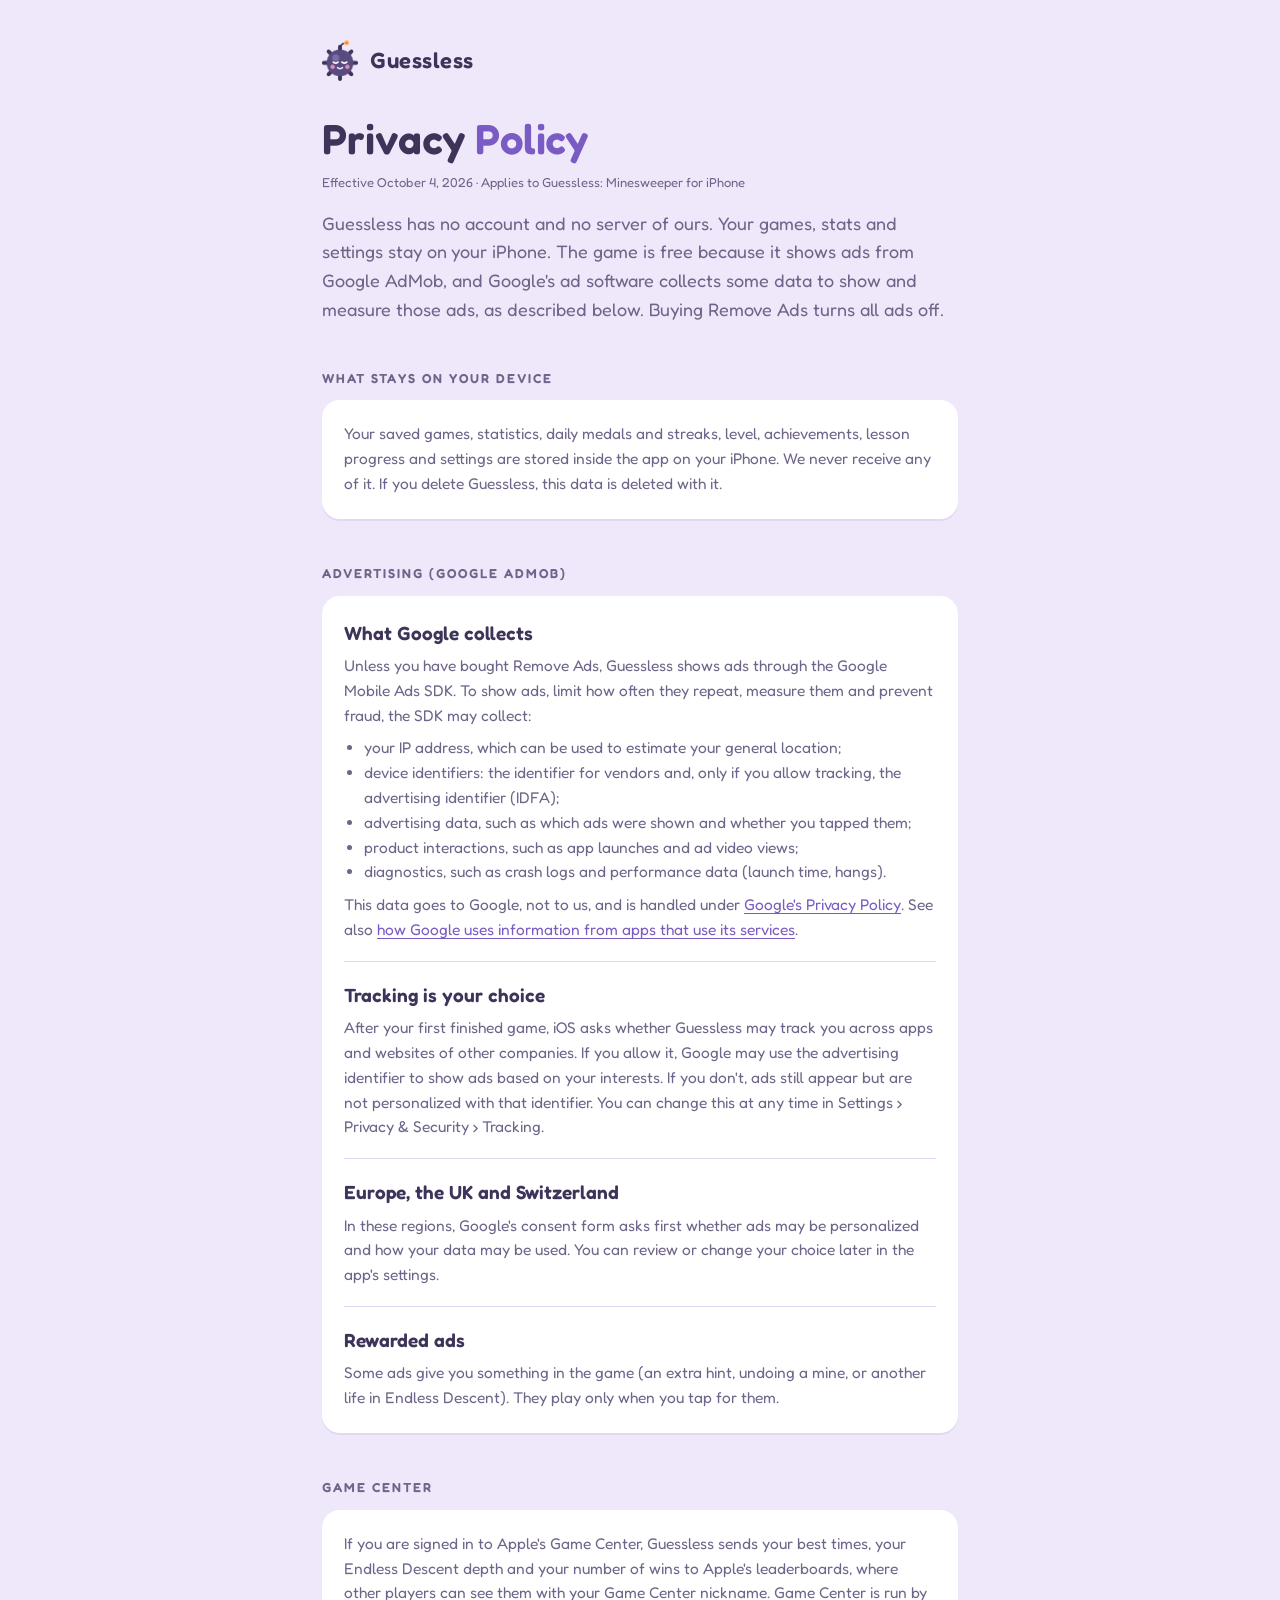
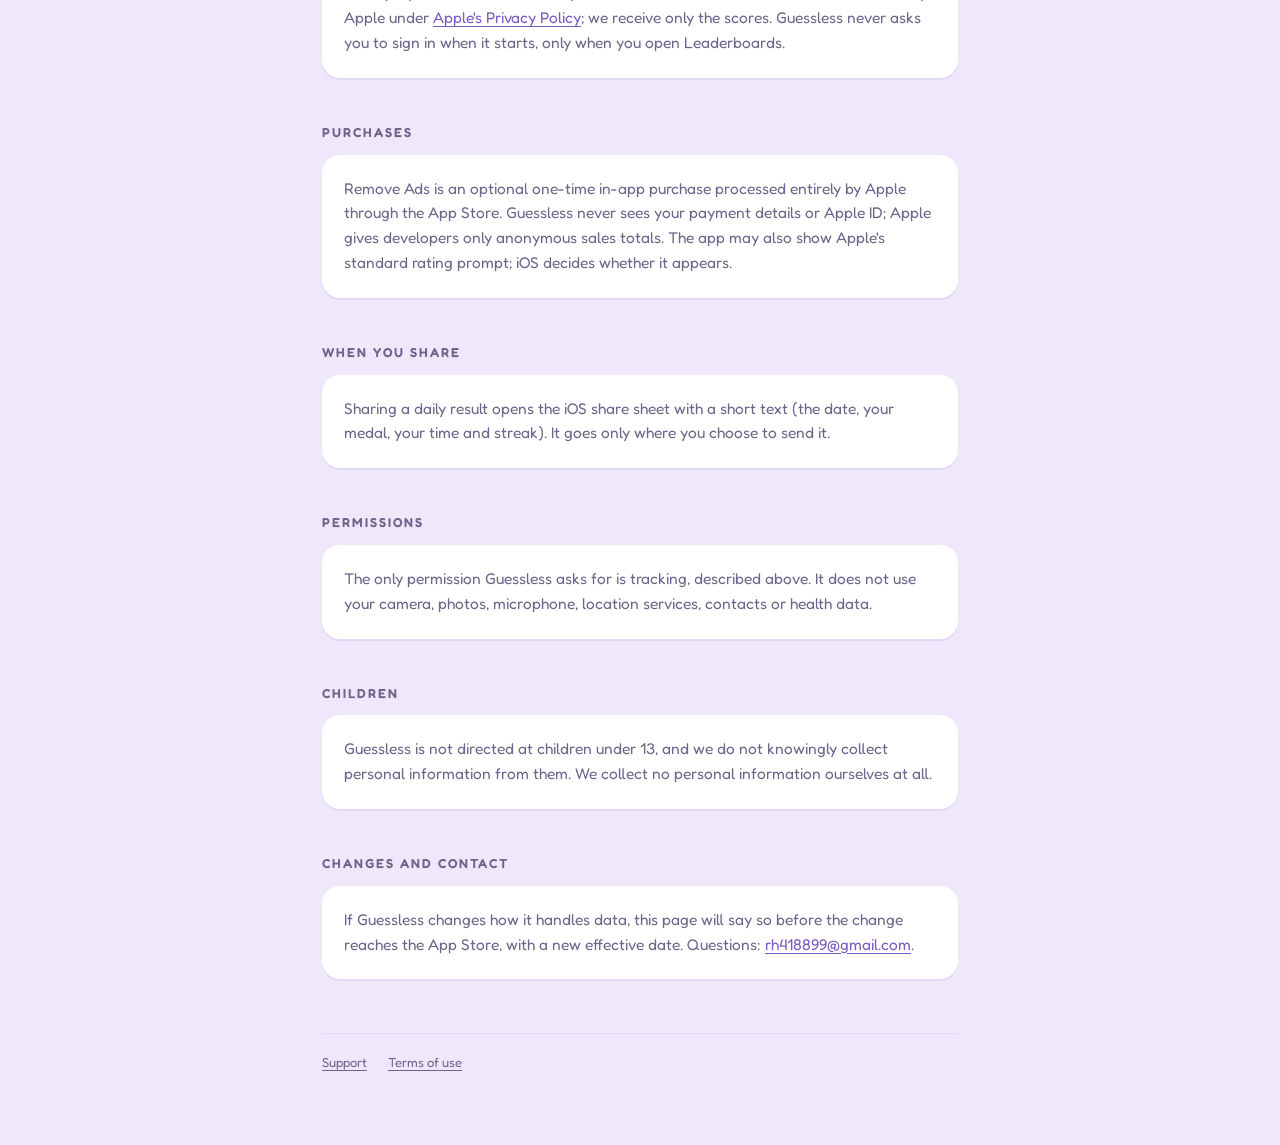
==== privacy.html @ 7c0a565e "Support page and privacy policy for Guessless: Minesweeper Co-Authored-By: Claude Opus 5.5 <noreply@" ====
<!doctype html>
<html lang="en">
<head>
  <meta charset="utf-8">
  <meta name="viewport" content="width=device-width, initial-scale=1">
  <title>Guessless · Privacy Policy</title>
  <meta name="description" content="Privacy policy for Guessless: Minesweeper. Your games stay on your device; ads are served by Google AdMob.">
  <meta name="theme-color" content="#EFE8FA">
  <link rel="icon" href="favicon.png">
  <link rel="apple-touch-icon" href="apple-touch-icon.png">
  <link rel="preconnect" href="https://fonts.googleapis.com">
  <link rel="preconnect" href="https://fonts.gstatic.com" crossorigin>
  <link rel="stylesheet" href="https://fonts.googleapis.com/css2?family=Fredoka:wght@400;500;600&display=swap">
  <link rel="stylesheet" href="style.css">
</head>
<body>
<main>
  <a class="top" href="./"><img src="mark.png" alt=""><span>Guessless</span></a>

  <h1>Privacy <em>Policy</em></h1>
  <p class="meta">Effective October 4, 2026 · Applies to Guessless: Minesweeper for iPhone</p>
  <p class="lede">
    Guessless has no account and no server of ours. Your games, stats and settings stay on your
    iPhone. The game is free because it shows ads from Google AdMob, and Google's ad software collects
    some data to show and measure those ads, as described below. Buying Remove Ads turns all ads off.
  </p>

  <h2>What stays on your device</h2>
  <div class="card">
    <div class="entry">
      <p>
        Your saved games, statistics, daily medals and streaks, level, achievements, lesson progress
        and settings are stored inside the app on your iPhone. We never receive any of it. If you
        delete Guessless, this data is deleted with it.
      </p>
    </div>
  </div>

  <h2>Advertising (Google AdMob)</h2>
  <div class="card">
    <div class="entry">
      <strong>What Google collects</strong>
      <p>
        Unless you have bought Remove Ads, Guessless shows ads through the Google Mobile Ads SDK. To
        show ads, limit how often they repeat, measure them and prevent fraud, the SDK may collect:
      </p>
      <ul>
        <li>your IP address, which can be used to estimate your general location;</li>
        <li>device identifiers: the identifier for vendors and, only if you allow tracking, the advertising identifier (IDFA);</li>
        <li>advertising data, such as which ads were shown and whether you tapped them;</li>
        <li>product interactions, such as app launches and ad video views;</li>
        <li>diagnostics, such as crash logs and performance data (launch time, hangs).</li>
      </ul>
      <p>
        This data goes to Google, not to us, and is handled under
        <a href="https://policies.google.com/privacy">Google's Privacy Policy</a>. See also
        <a href="https://policies.google.com/technologies/partner-sites">how Google uses information from apps that use its services</a>.
      </p>
    </div>
    <div class="entry">
      <strong>Tracking is your choice</strong>
      <p>
        After your first finished game, iOS asks whether Guessless may track you across apps and
        websites of other companies. If you allow it, Google may use the advertising identifier to show
        ads based on your interests. If you don't, ads still appear but are not personalized with that
        identifier. You can change this at any time in Settings › Privacy &amp; Security › Tracking.
      </p>
    </div>
    <div class="entry">
      <strong>Europe, the UK and Switzerland</strong>
      <p>
        In these regions, Google's consent form asks first whether ads may be personalized and how
        your data may be used. You can review or change your choice later in the app's settings.
      </p>
    </div>
    <div class="entry">
      <strong>Rewarded ads</strong>
      <p>
        Some ads give you something in the game (an extra hint, undoing a mine, or another life in
        Endless Descent). They play only when you tap for them.
      </p>
    </div>
  </div>

  <h2>Game Center</h2>
  <div class="card">
    <div class="entry">
      <p>
        If you are signed in to Apple's Game Center, Guessless sends your best times, your Endless
        Descent depth and your number of wins to Apple's leaderboards, where other players can see
        them with your Game Center nickname. Game Center is run by Apple under
        <a href="https://www.apple.com/legal/privacy/">Apple's Privacy Policy</a>; we receive only the
        scores. Guessless never asks you to sign in when it starts, only when you open Leaderboards.
      </p>
    </div>
  </div>

  <h2>Purchases</h2>
  <div class="card">
    <div class="entry">
      <p>
        Remove Ads is an optional one-time in-app purchase processed entirely by Apple through the App
        Store. Guessless never sees your payment details or Apple ID; Apple gives developers only
        anonymous sales totals. The app may also show Apple's standard rating prompt; iOS decides
        whether it appears.
      </p>
    </div>
  </div>

  <h2>When you share</h2>
  <div class="card">
    <div class="entry">
      <p>
        Sharing a daily result opens the iOS share sheet with a short text (the date, your medal, your
        time and streak). It goes only where you choose to send it.
      </p>
    </div>
  </div>

  <h2>Permissions</h2>
  <div class="card">
    <div class="entry">
      <p>
        The only permission Guessless asks for is tracking, described above. It does not use your
        camera, photos, microphone, location services, contacts or health data.
      </p>
    </div>
  </div>

  <h2>Children</h2>
  <div class="card">
    <div class="entry">
      <p>
        Guessless is not directed at children under 13, and we do not knowingly collect personal
        information from them. We collect no personal information ourselves at all.
      </p>
    </div>
  </div>

  <h2>Changes and contact</h2>
  <div class="card">
    <div class="entry">
      <p>
        If Guessless changes how it handles data, this page will say so before the change reaches the
        App Store, with a new effective date. Questions:
        <a href="mailto:rh418899@gmail.com?subject=Guessless%20privacy">rh418899@gmail.com</a>.
      </p>
    </div>
  </div>

  <footer>
    <a href="./">Support</a>
    <a href="https://www.apple.com/legal/internet-services/itunes/dev/stdeula/">Terms of use</a>
  </footer>
</main>
</body>
</html>
---- style.css ----
:root {
  --bg: #EFE8FA;
  --card: #FFFFFF;
  --line: #E2D8F3;
  --text: #3E3459;
  --muted: #6F6489;
  --accent: #7A5BC4;
  --badge: #D9CBF5;
  --body: 'Fredoka', system-ui, -apple-system, 'Segoe UI', sans-serif;
}
* { box-sizing: border-box; }
html { background: var(--bg); }
body { margin: 0; color: var(--text); font-family: var(--body); line-height: 1.6; -webkit-font-smoothing: antialiased; min-height: 100vh; }
main { max-width: 680px; margin: 0 auto; padding: 40px 22px 72px; }
.top { display: flex; align-items: center; gap: 12px; text-decoration: none; }
.top img { width: 36px; height: auto; }
.top span { font-weight: 600; font-size: 22px; letter-spacing: 0.5px; color: var(--text); }
h1 { font-weight: 600; font-size: 42px; line-height: 1.12; margin: 34px 0 0; }
h1 em { font-style: normal; color: var(--accent); }
.lede { font-size: 18px; color: var(--muted); margin: 16px 0 0; }
.meta { font-size: 13px; color: var(--muted); margin-top: 10px; }
h2 { font-size: 13px; font-weight: 600; letter-spacing: 2px; text-transform: uppercase; color: var(--muted); margin: 44px 0 12px; }
.card { background: var(--card); border-radius: 18px; padding: 4px 22px; box-shadow: 0 2px 0 var(--line); }
.entry { padding: 18px 0; border-bottom: 1px solid var(--line); }
.entry:last-child { border-bottom: 0; }
.entry strong { display: block; font-weight: 600; font-size: 19px; margin-bottom: 6px; }
.entry p, .entry ul, .entry ol { margin: 0; color: var(--muted); font-size: 15.5px; }
.entry ul, .entry ol { padding-left: 20px; }
.entry p + p, .entry p + ul, .entry ul + p, .entry p + ol, .entry ol + p { margin-top: 8px; }
p { color: var(--muted); }
a { color: var(--accent); text-underline-offset: 3px; }
.badge { display: inline-block; margin-top: 24px; padding: 8px 16px; border-radius: 999px; background: var(--badge); color: var(--text); font-weight: 500; font-size: 12.5px; letter-spacing: 1.2px; }
footer { margin-top: 54px; padding-top: 18px; border-top: 1px solid var(--line); font-size: 13px; color: var(--muted); }
footer a { color: var(--muted); margin-right: 18px; }
@media (max-width: 480px) { h1 { font-size: 34px; } .lede { font-size: 16.5px; } .badge { font-size: 11px; letter-spacing: 0.6px; } }
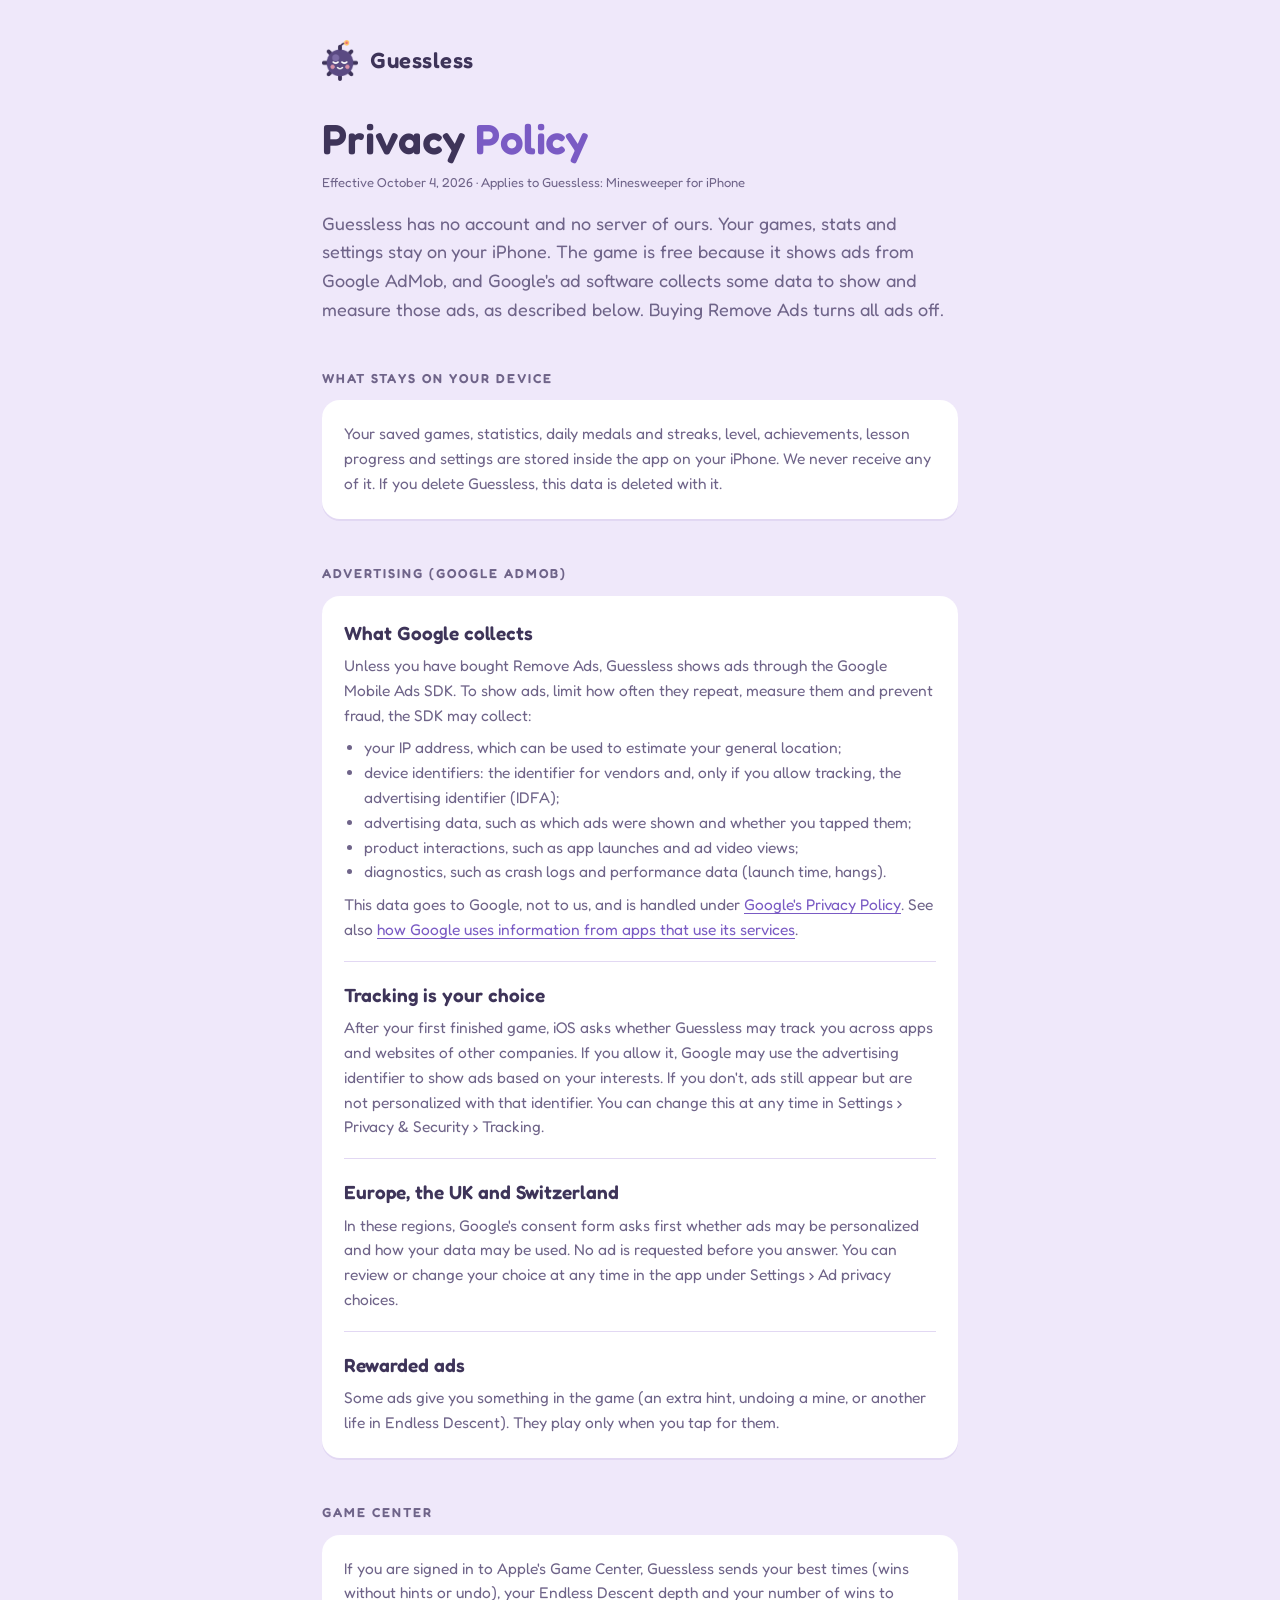
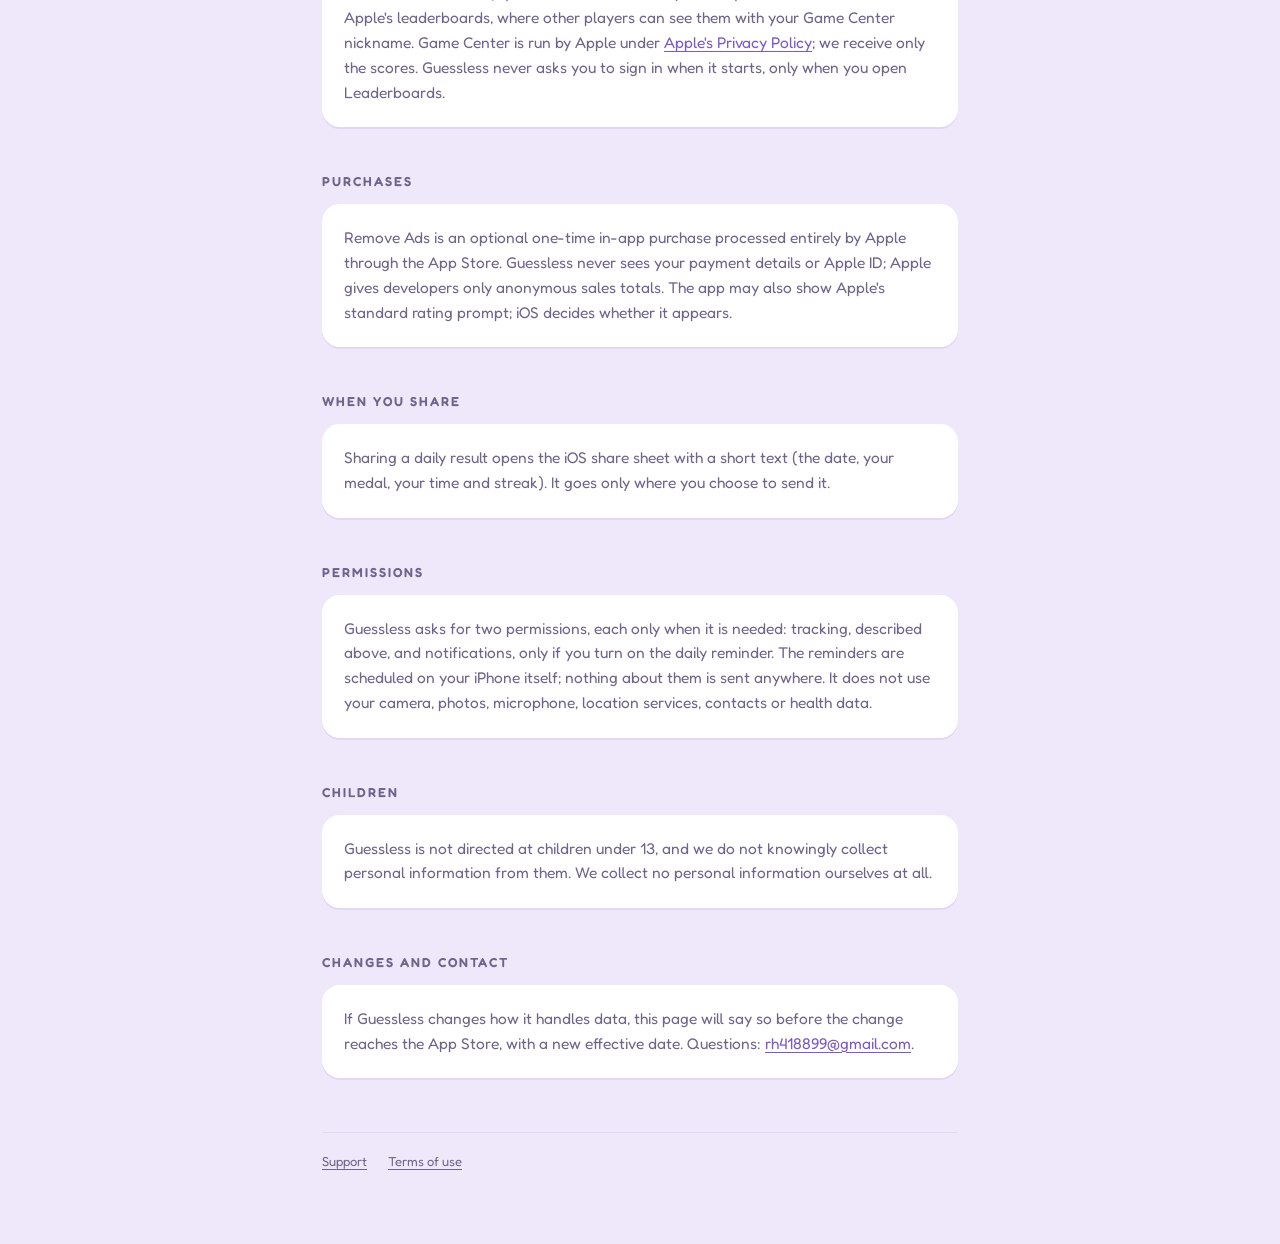
==== commit 7fc1e4d6: "Daily reminder, ad privacy choices, clean-win leaderboards Co-Authored-By: Claude Opus 5.5 <noreply@" ====
--- a/privacy.html
+++ b/privacy.html
@@ -70,7 +70,8 @@
       <strong>Europe, the UK and Switzerland</strong>
       <p>
         In these regions, Google's consent form asks first whether ads may be personalized and how
-        your data may be used. You can review or change your choice later in the app's settings.
+        your data may be used. No ad is requested before you answer. You can review or change your
+        choice at any time in the app under Settings › Ad privacy choices.
       </p>
     </div>
     <div class="entry">
@@ -86,8 +87,8 @@
   <div class="card">
     <div class="entry">
       <p>
-        If you are signed in to Apple's Game Center, Guessless sends your best times, your Endless
-        Descent depth and your number of wins to Apple's leaderboards, where other players can see
+        If you are signed in to Apple's Game Center, Guessless sends your best times (wins without
+        hints or undo), your Endless Descent depth and your number of wins to Apple's leaderboards, where other players can see
         them with your Game Center nickname. Game Center is run by Apple under
         <a href="https://www.apple.com/legal/privacy/">Apple's Privacy Policy</a>; we receive only the
         scores. Guessless never asks you to sign in when it starts, only when you open Leaderboards.
@@ -121,8 +122,10 @@
   <div class="card">
     <div class="entry">
       <p>
-        The only permission Guessless asks for is tracking, described above. It does not use your
-        camera, photos, microphone, location services, contacts or health data.
+        Guessless asks for two permissions, each only when it is needed: tracking, described above,
+        and notifications, only if you turn on the daily reminder. The reminders are scheduled on your
+        iPhone itself; nothing about them is sent anywhere. It does not use your camera, photos,
+        microphone, location services, contacts or health data.
       </p>
     </div>
   </div>
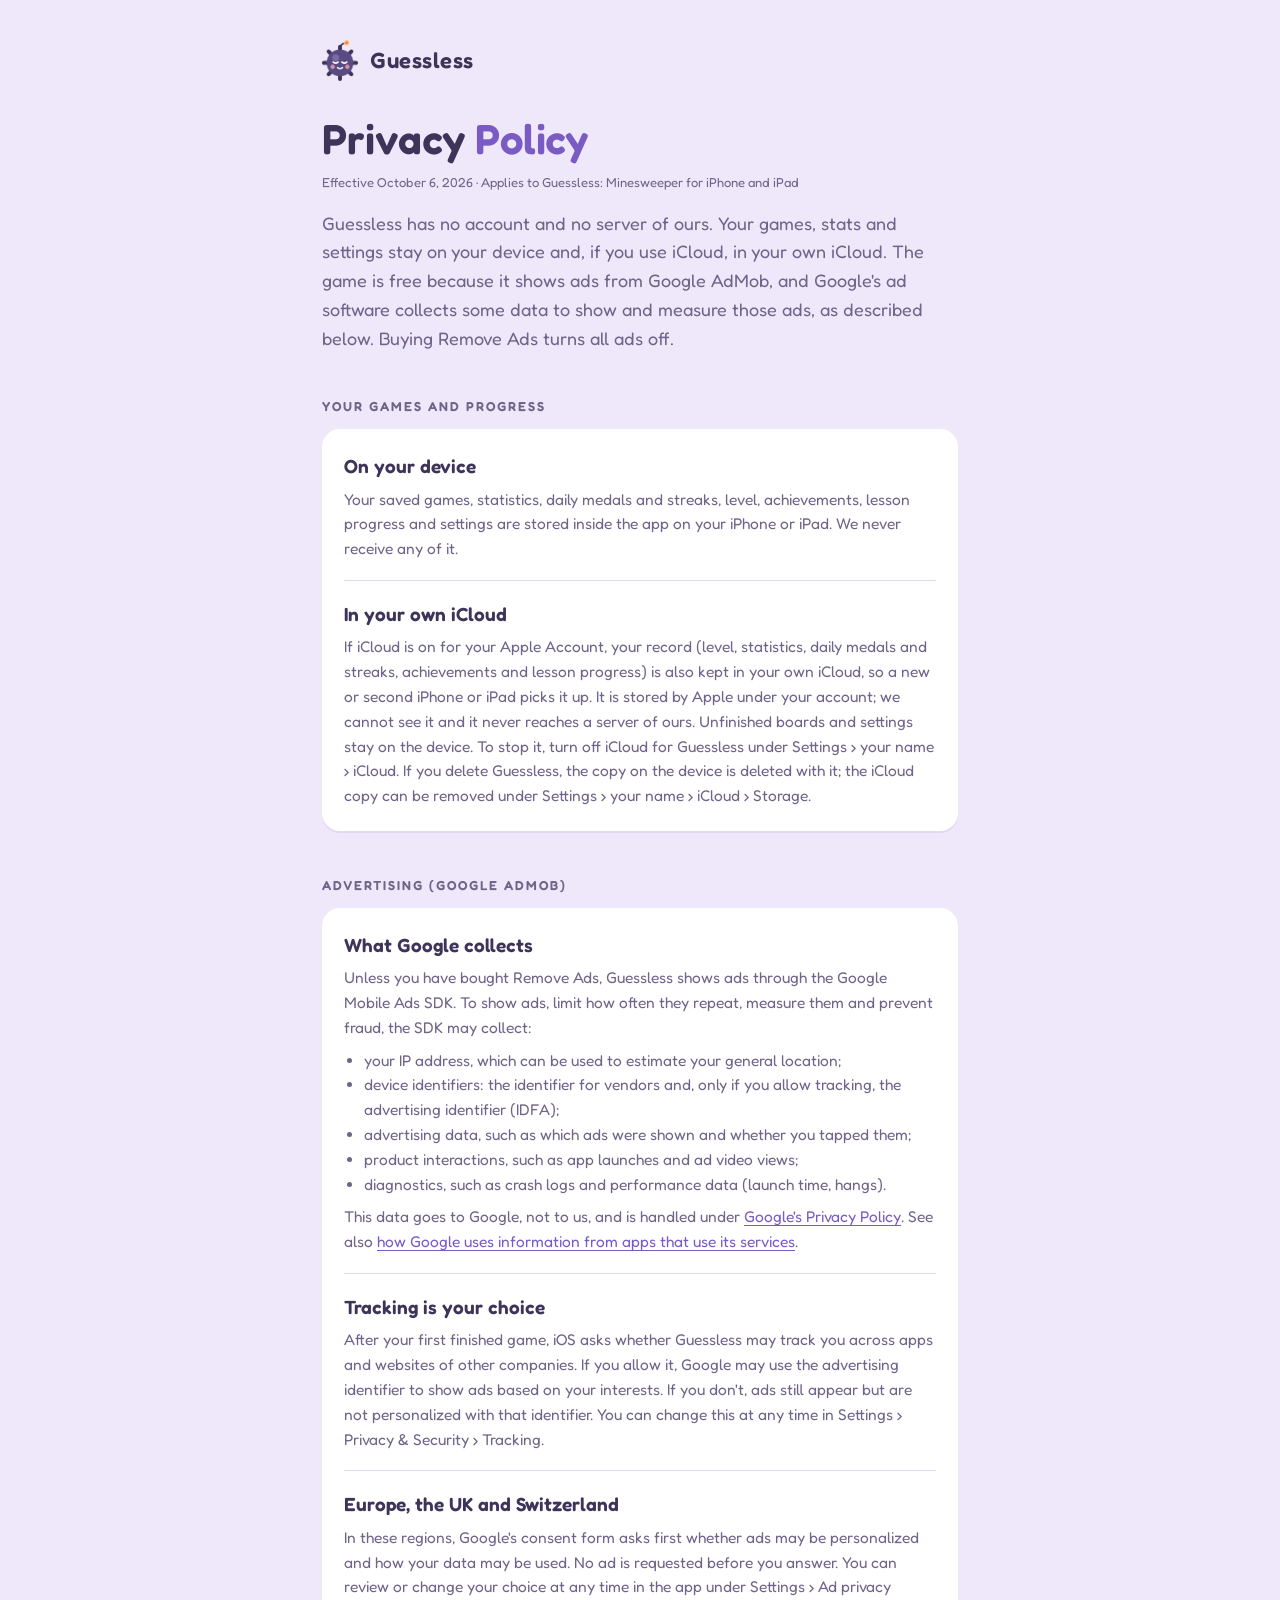
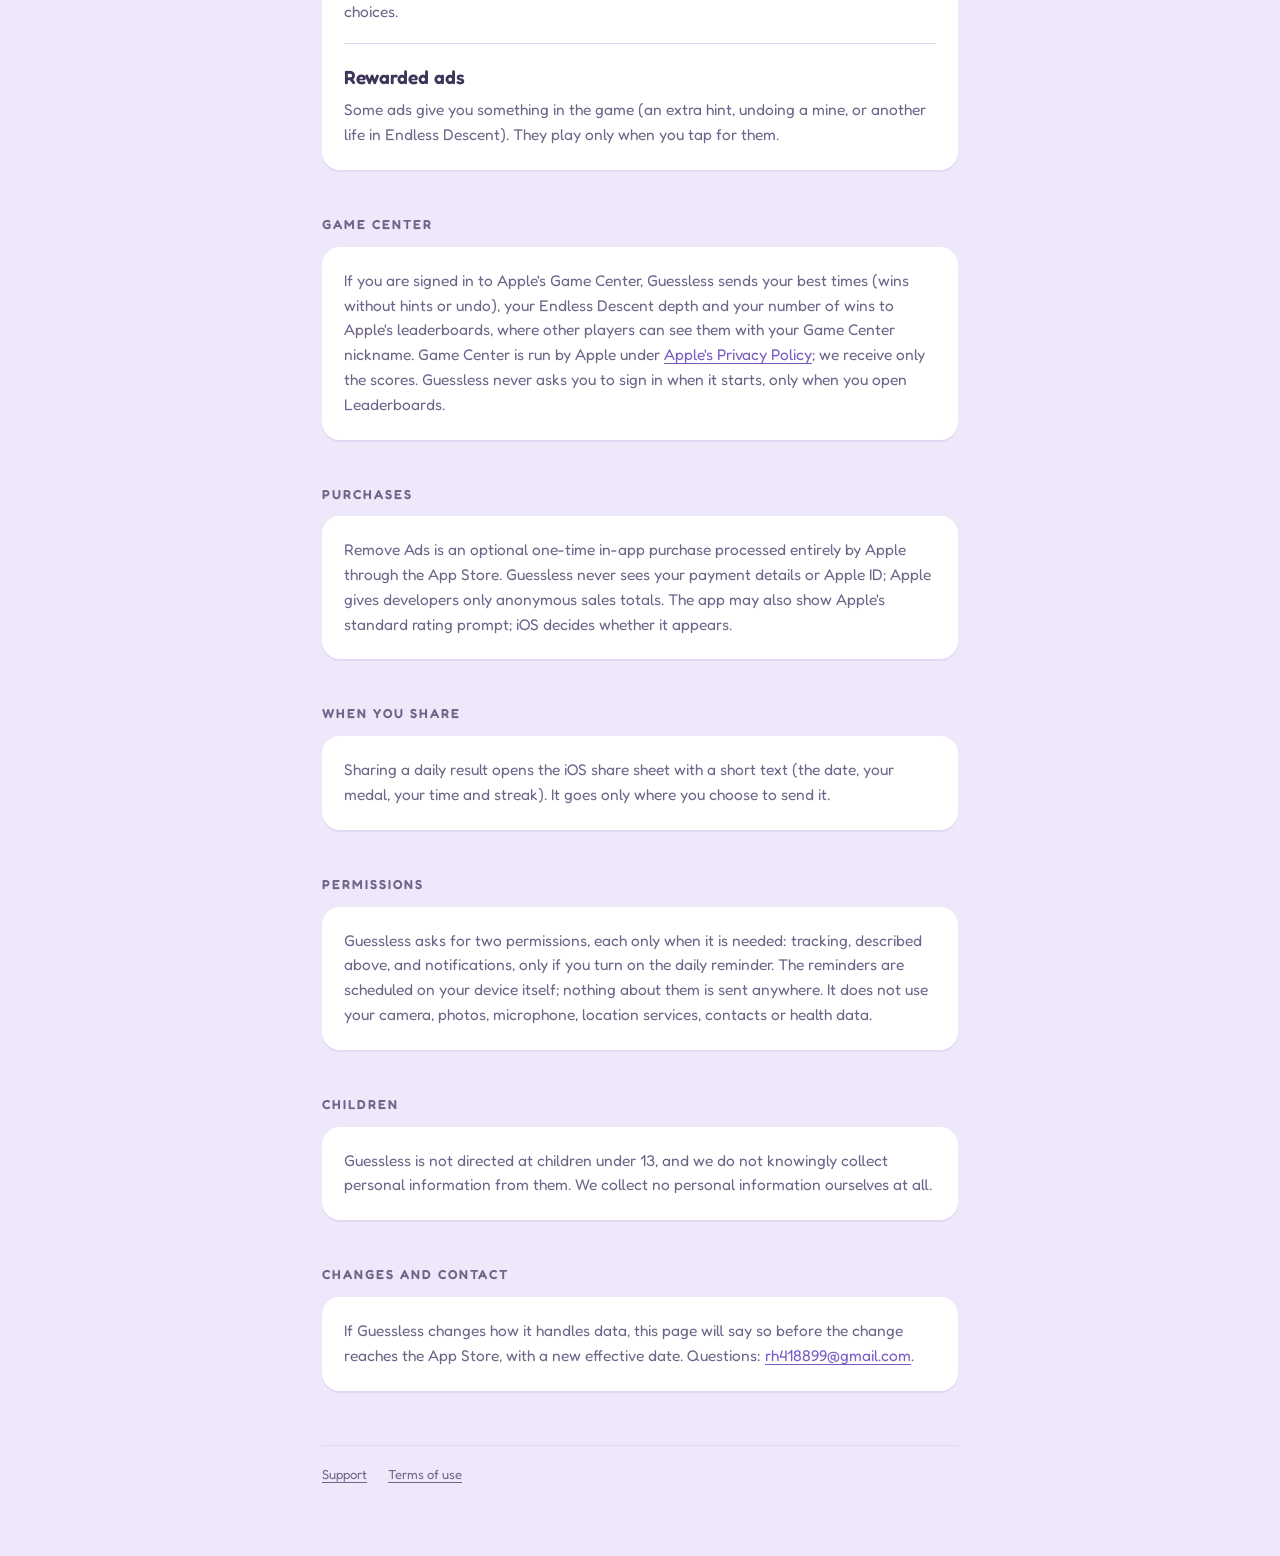
==== commit 59ea02a8: "iCloud copy of the player's record, iPad Co-Authored-By: Claude Opus 5.5 <noreply@anthropic.com>" ====
--- a/privacy.html
+++ b/privacy.html
@@ -18,20 +18,32 @@
   <a class="top" href="./"><img src="mark.png" alt=""><span>Guessless</span></a>
 
   <h1>Privacy <em>Policy</em></h1>
-  <p class="meta">Effective October 4, 2026 · Applies to Guessless: Minesweeper for iPhone</p>
+  <p class="meta">Effective October 6, 2026 · Applies to Guessless: Minesweeper for iPhone and iPad</p>
   <p class="lede">
     Guessless has no account and no server of ours. Your games, stats and settings stay on your
-    iPhone. The game is free because it shows ads from Google AdMob, and Google's ad software collects
+    device and, if you use iCloud, in your own iCloud. The game is free because it shows ads from Google AdMob, and Google's ad software collects
     some data to show and measure those ads, as described below. Buying Remove Ads turns all ads off.
   </p>
 
-  <h2>What stays on your device</h2>
+  <h2>Your games and progress</h2>
   <div class="card">
     <div class="entry">
+      <strong>On your device</strong>
       <p>
         Your saved games, statistics, daily medals and streaks, level, achievements, lesson progress
-        and settings are stored inside the app on your iPhone. We never receive any of it. If you
-        delete Guessless, this data is deleted with it.
+        and settings are stored inside the app on your iPhone or iPad. We never receive any of it.
+      </p>
+    </div>
+    <div class="entry">
+      <strong>In your own iCloud</strong>
+      <p>
+        If iCloud is on for your Apple Account, your record (level, statistics, daily medals and
+        streaks, achievements and lesson progress) is also kept in your own iCloud, so a new or second
+        iPhone or iPad picks it up. It is stored by Apple under your account; we cannot see it and it
+        never reaches a server of ours. Unfinished boards and settings stay on the device. To stop it,
+        turn off iCloud for Guessless under Settings › your name › iCloud. If you delete Guessless, the
+        copy on the device is deleted with it; the iCloud copy can be removed under Settings › your
+        name › iCloud › Storage.
       </p>
     </div>
   </div>
@@ -124,7 +136,7 @@
       <p>
         Guessless asks for two permissions, each only when it is needed: tracking, described above,
         and notifications, only if you turn on the daily reminder. The reminders are scheduled on your
-        iPhone itself; nothing about them is sent anywhere. It does not use your camera, photos,
+        device itself; nothing about them is sent anywhere. It does not use your camera, photos,
         microphone, location services, contacts or health data.
       </p>
     </div>
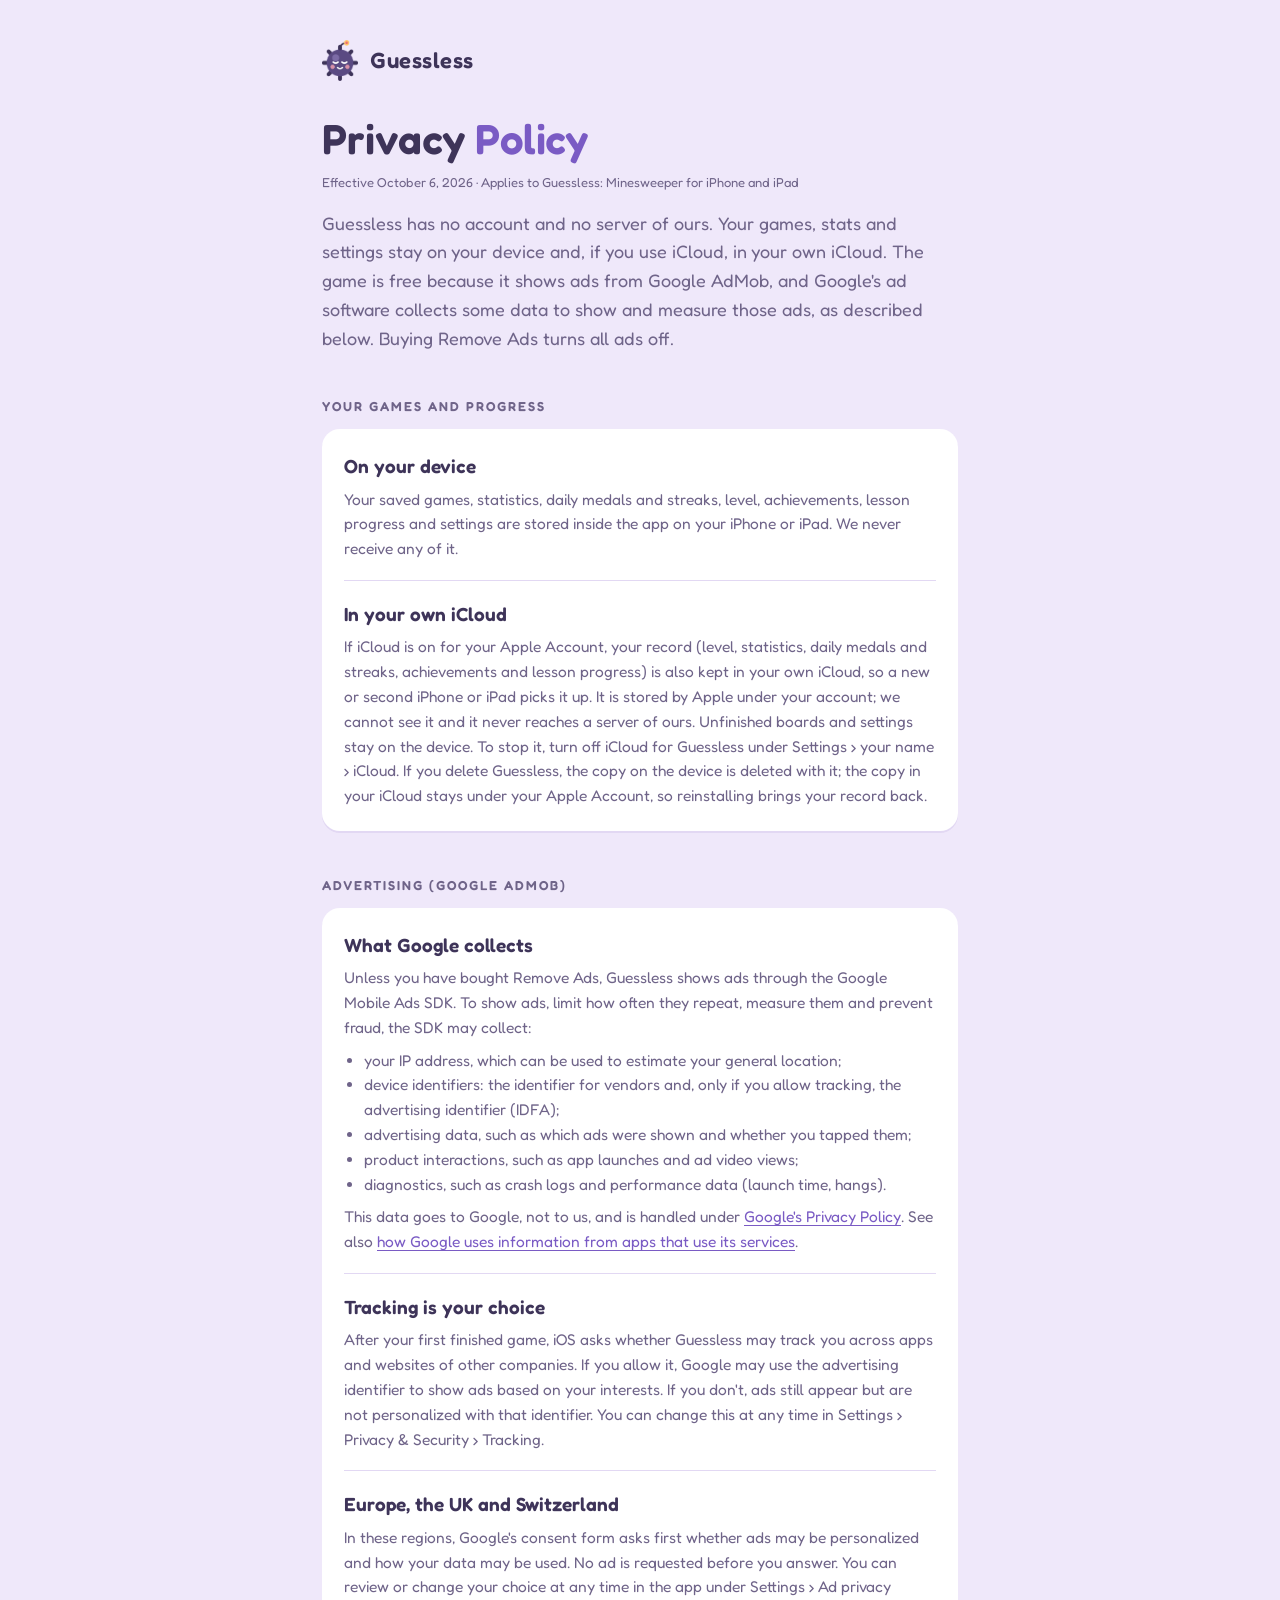
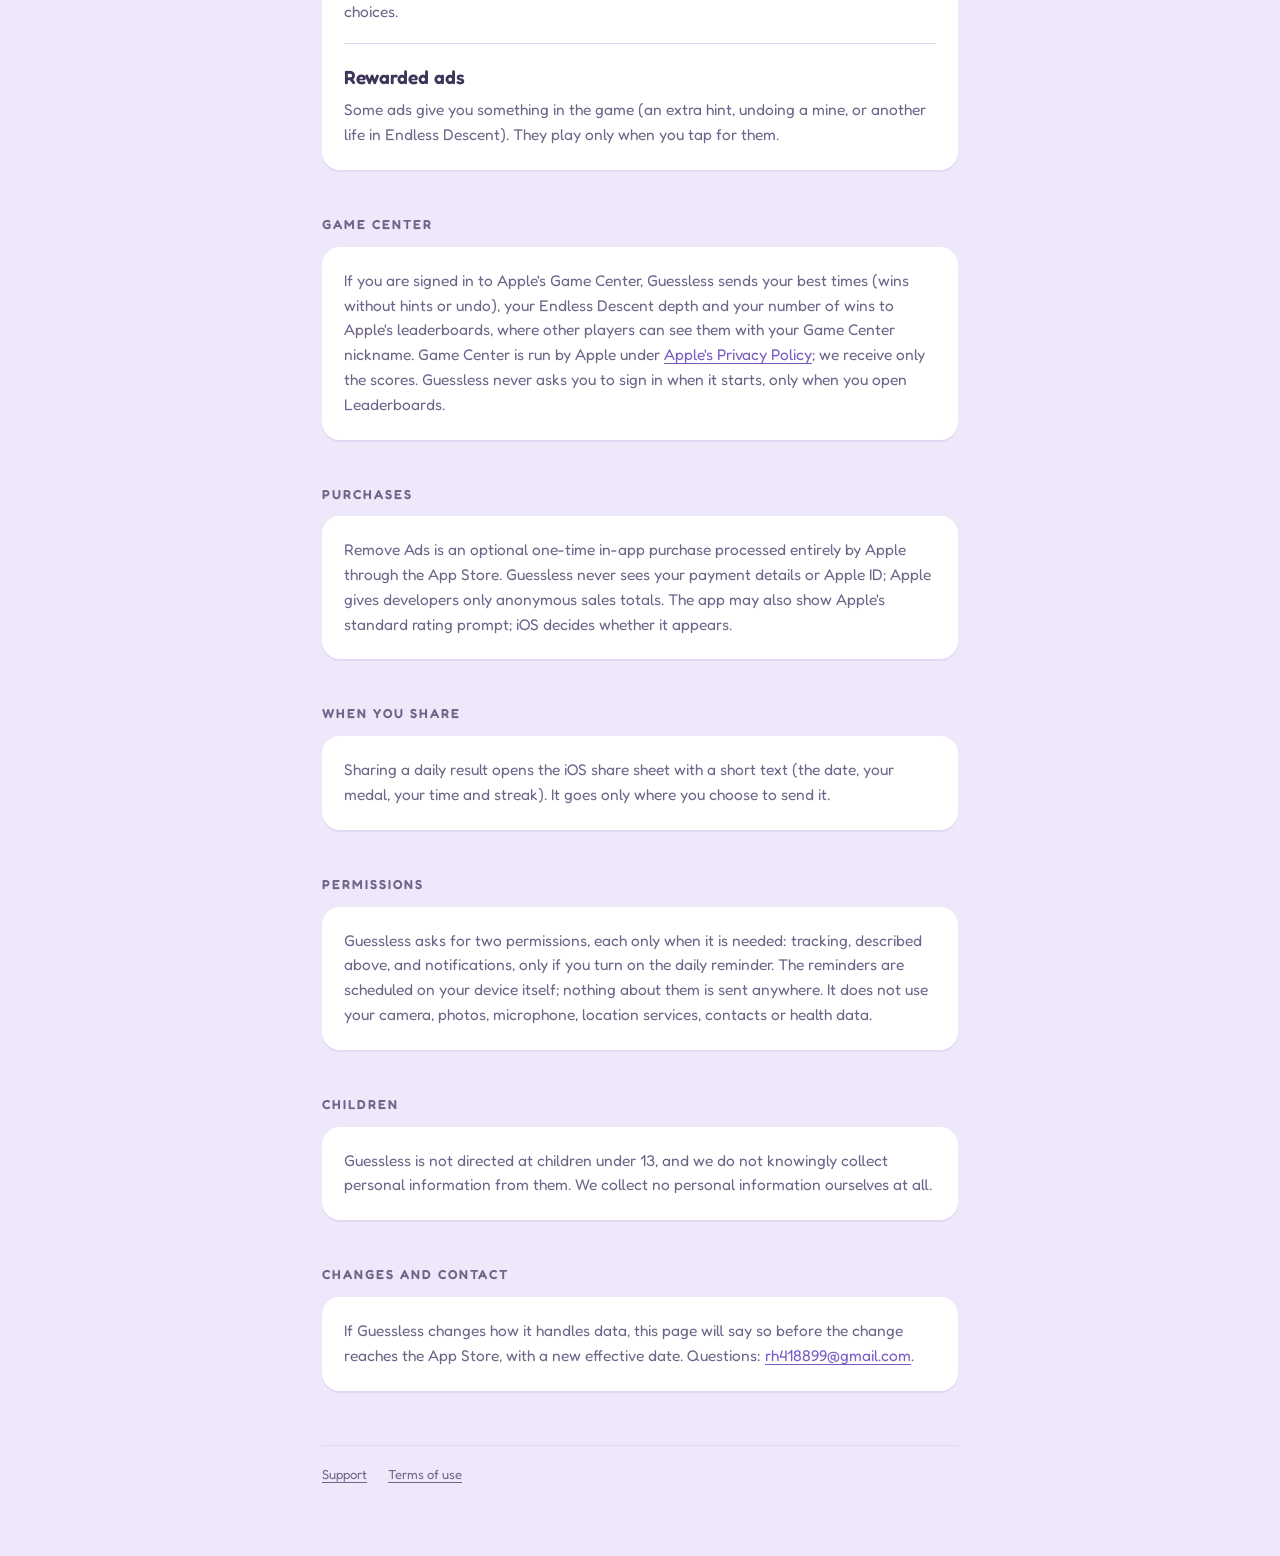
==== commit a6067f12: "Privacy: what happens to the iCloud copy, in terms we can vouch for Co-Authored-By: Claude Opus 5.5 " ====
--- a/privacy.html
+++ b/privacy.html
@@ -42,8 +42,8 @@
         iPhone or iPad picks it up. It is stored by Apple under your account; we cannot see it and it
         never reaches a server of ours. Unfinished boards and settings stay on the device. To stop it,
         turn off iCloud for Guessless under Settings › your name › iCloud. If you delete Guessless, the
-        copy on the device is deleted with it; the iCloud copy can be removed under Settings › your
-        name › iCloud › Storage.
+        copy on the device is deleted with it; the copy in your iCloud stays under your Apple Account,
+        so reinstalling brings your record back.
       </p>
     </div>
   </div>
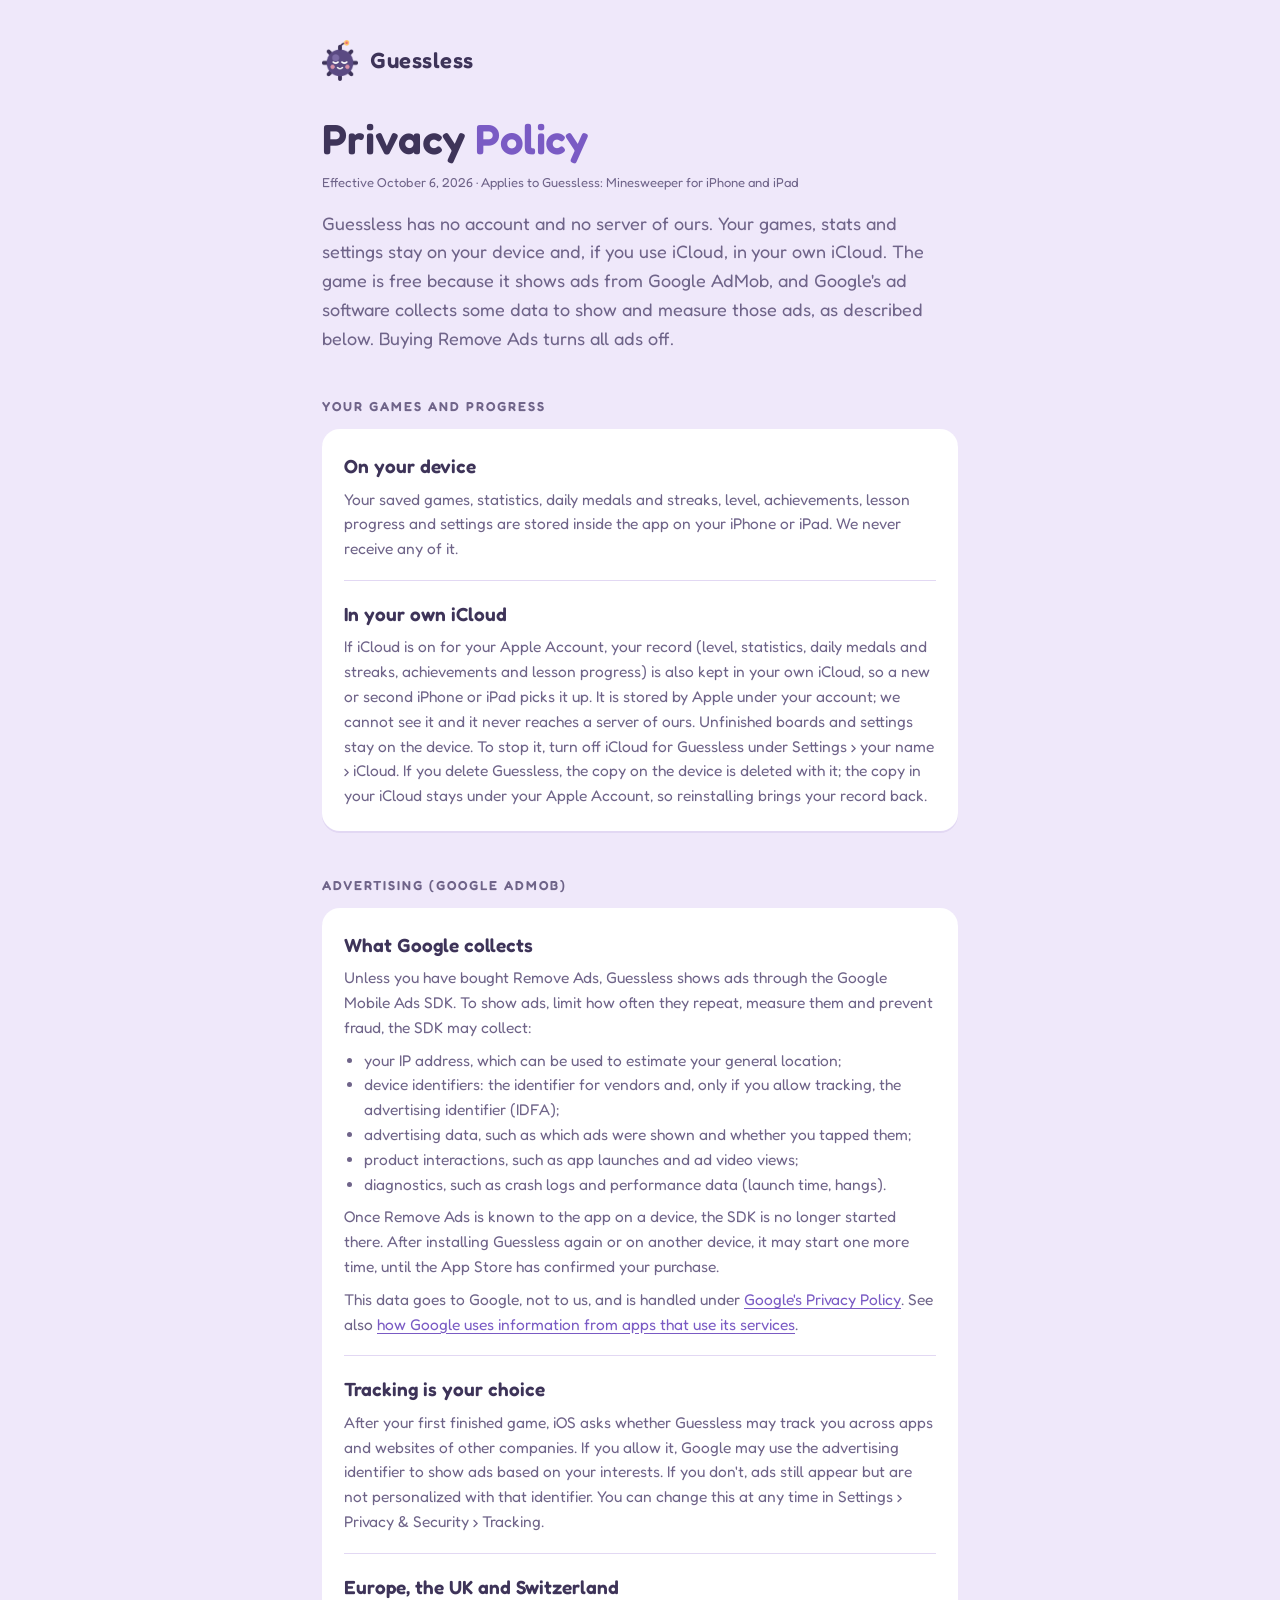
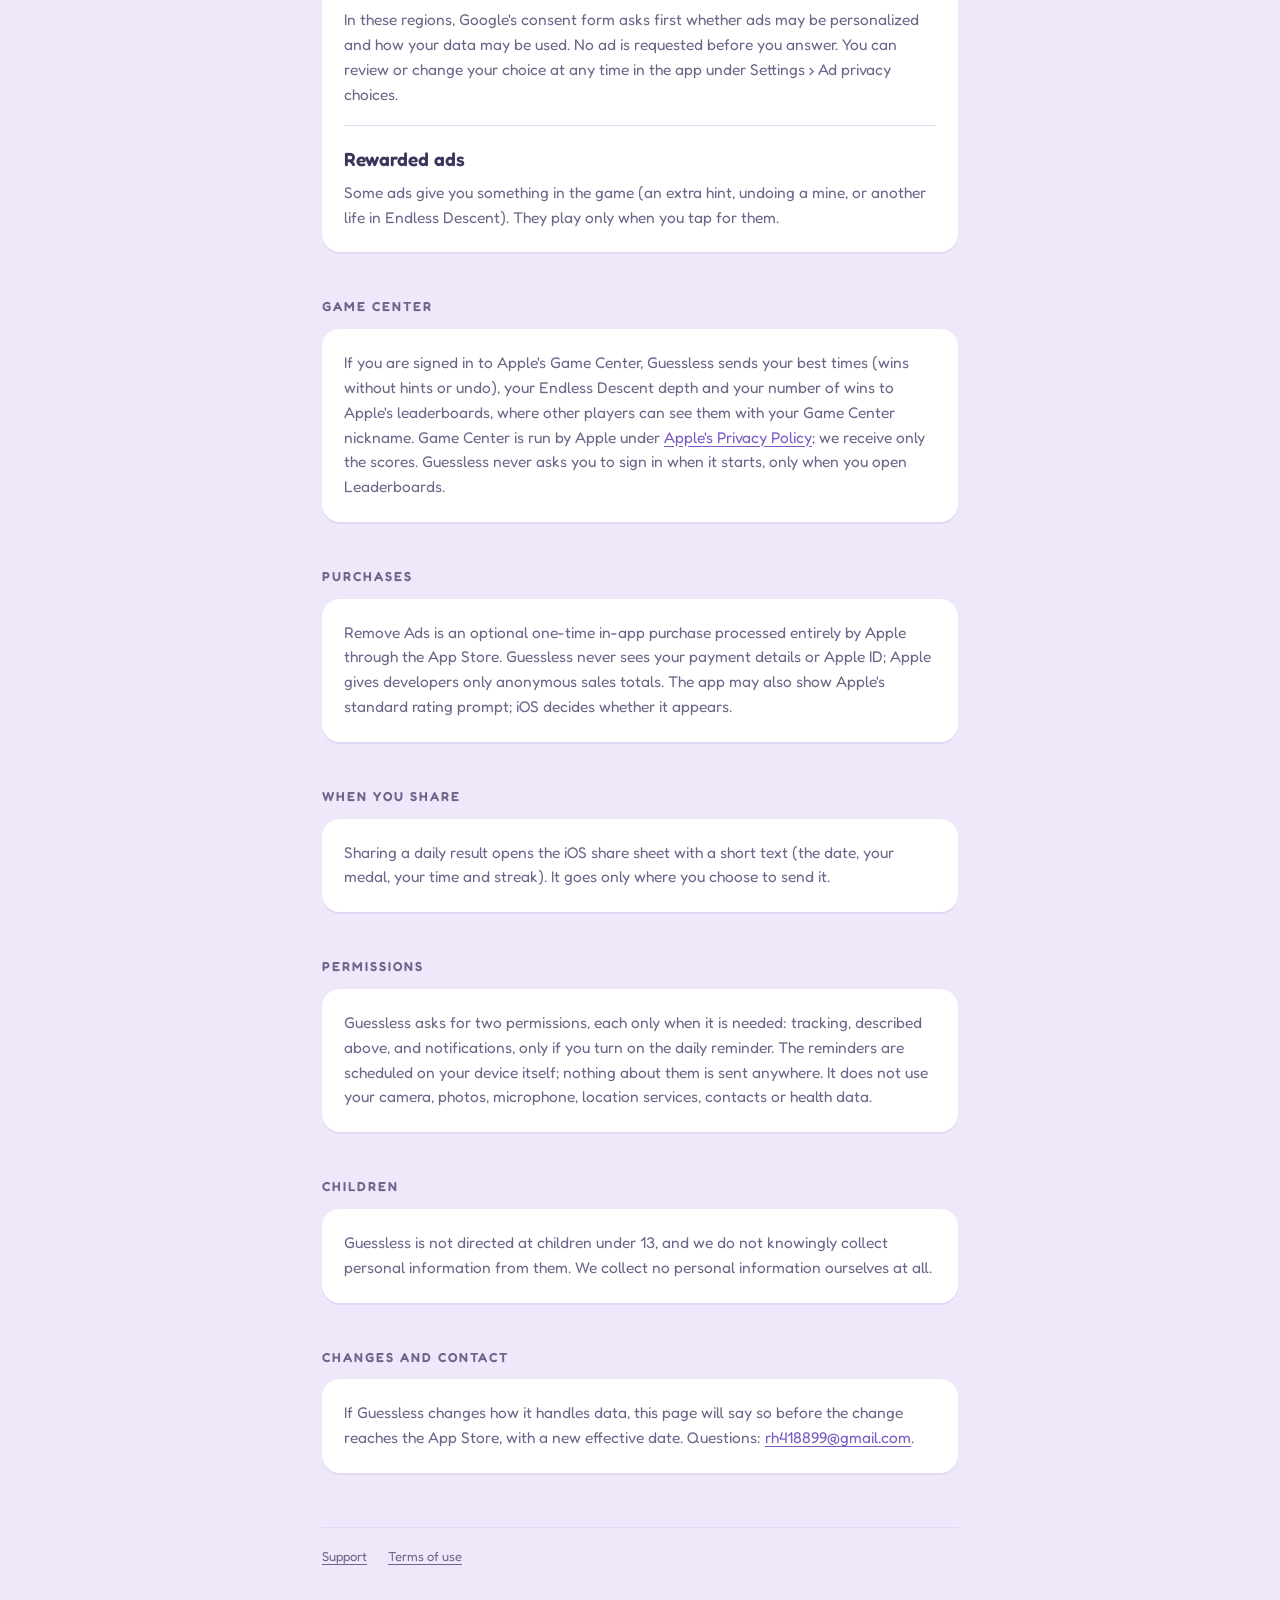
==== commit 1a554f54: "Privacy: the ad SDK is not started once Remove Ads is known on the device Co-Authored-By: Claude Opu" ====
--- a/privacy.html
+++ b/privacy.html
@@ -63,6 +63,11 @@
         <li>product interactions, such as app launches and ad video views;</li>
         <li>diagnostics, such as crash logs and performance data (launch time, hangs).</li>
       </ul>
+      <p>
+        Once Remove Ads is known to the app on a device, the SDK is no longer started there. After
+        installing Guessless again or on another device, it may start one more time, until the App
+        Store has confirmed your purchase.
+      </p>
       <p>
         This data goes to Google, not to us, and is handled under
         <a href="https://policies.google.com/privacy">Google's Privacy Policy</a>. See also
